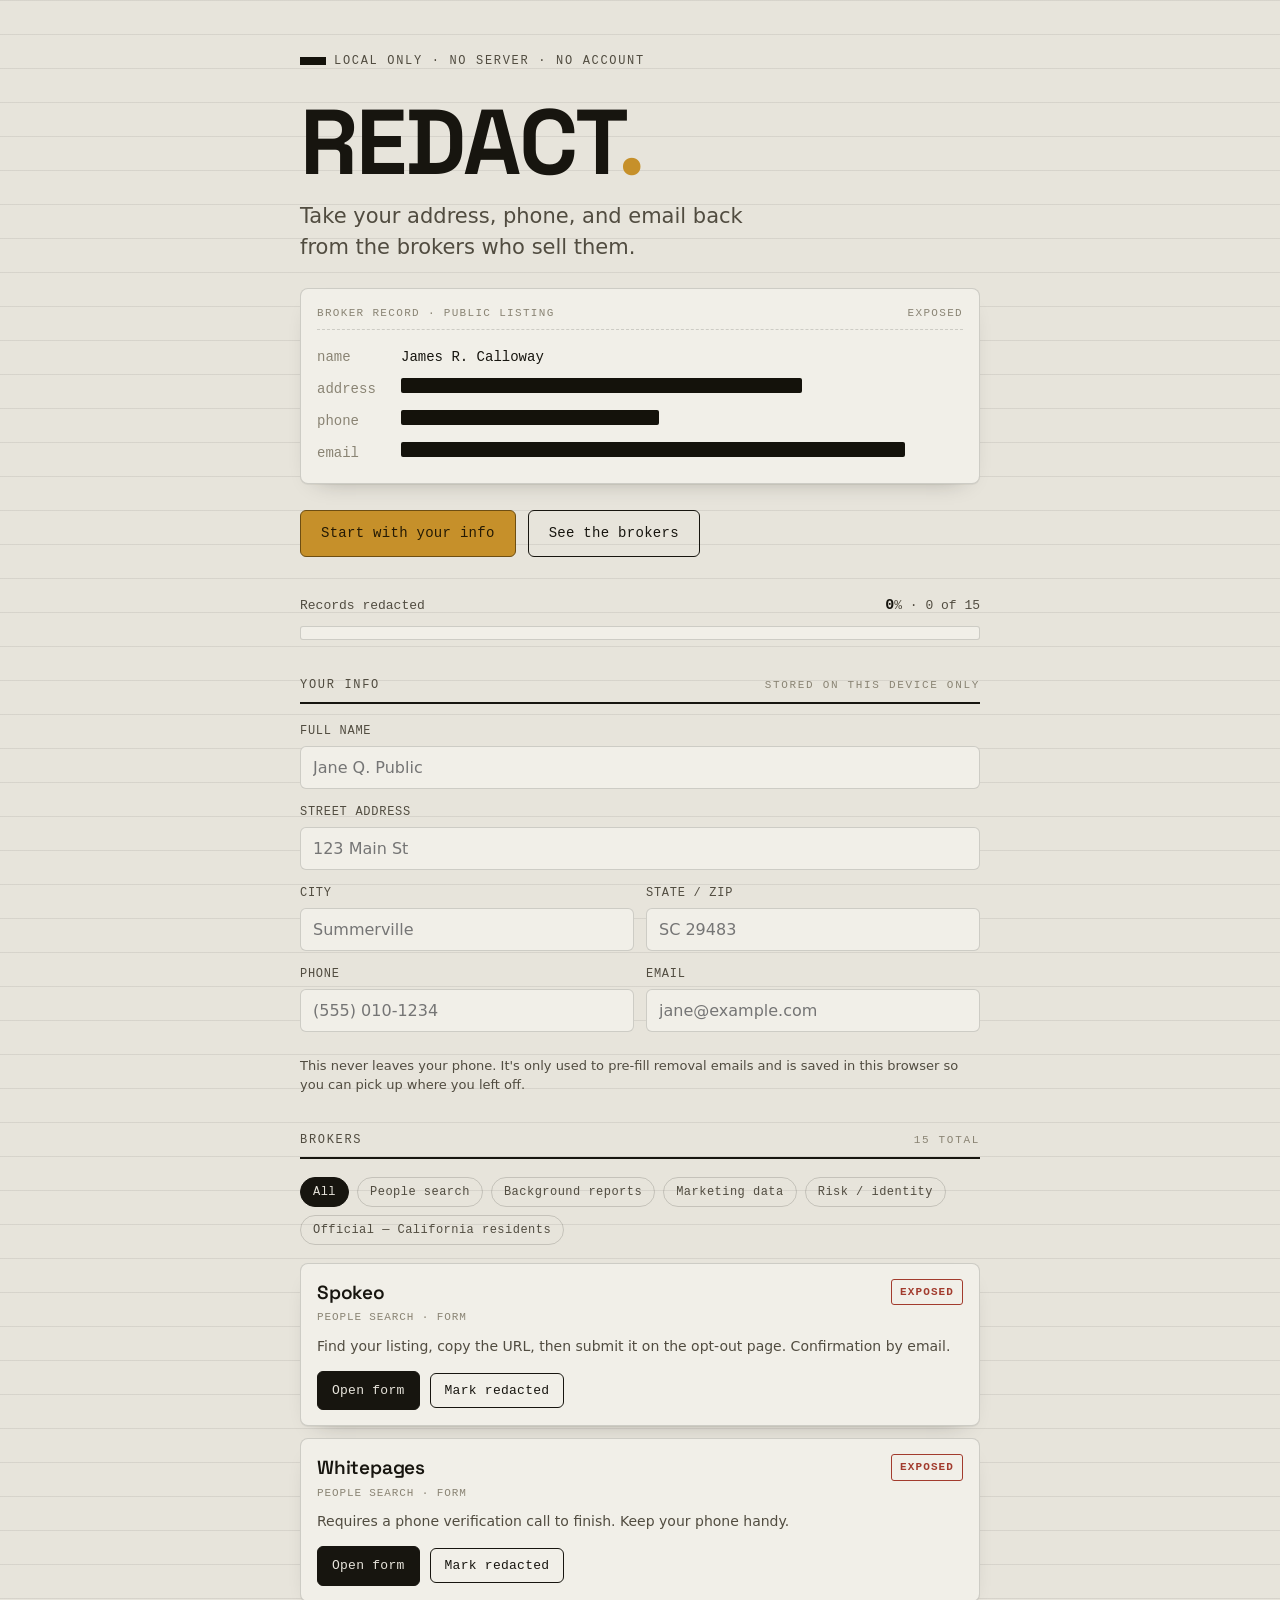
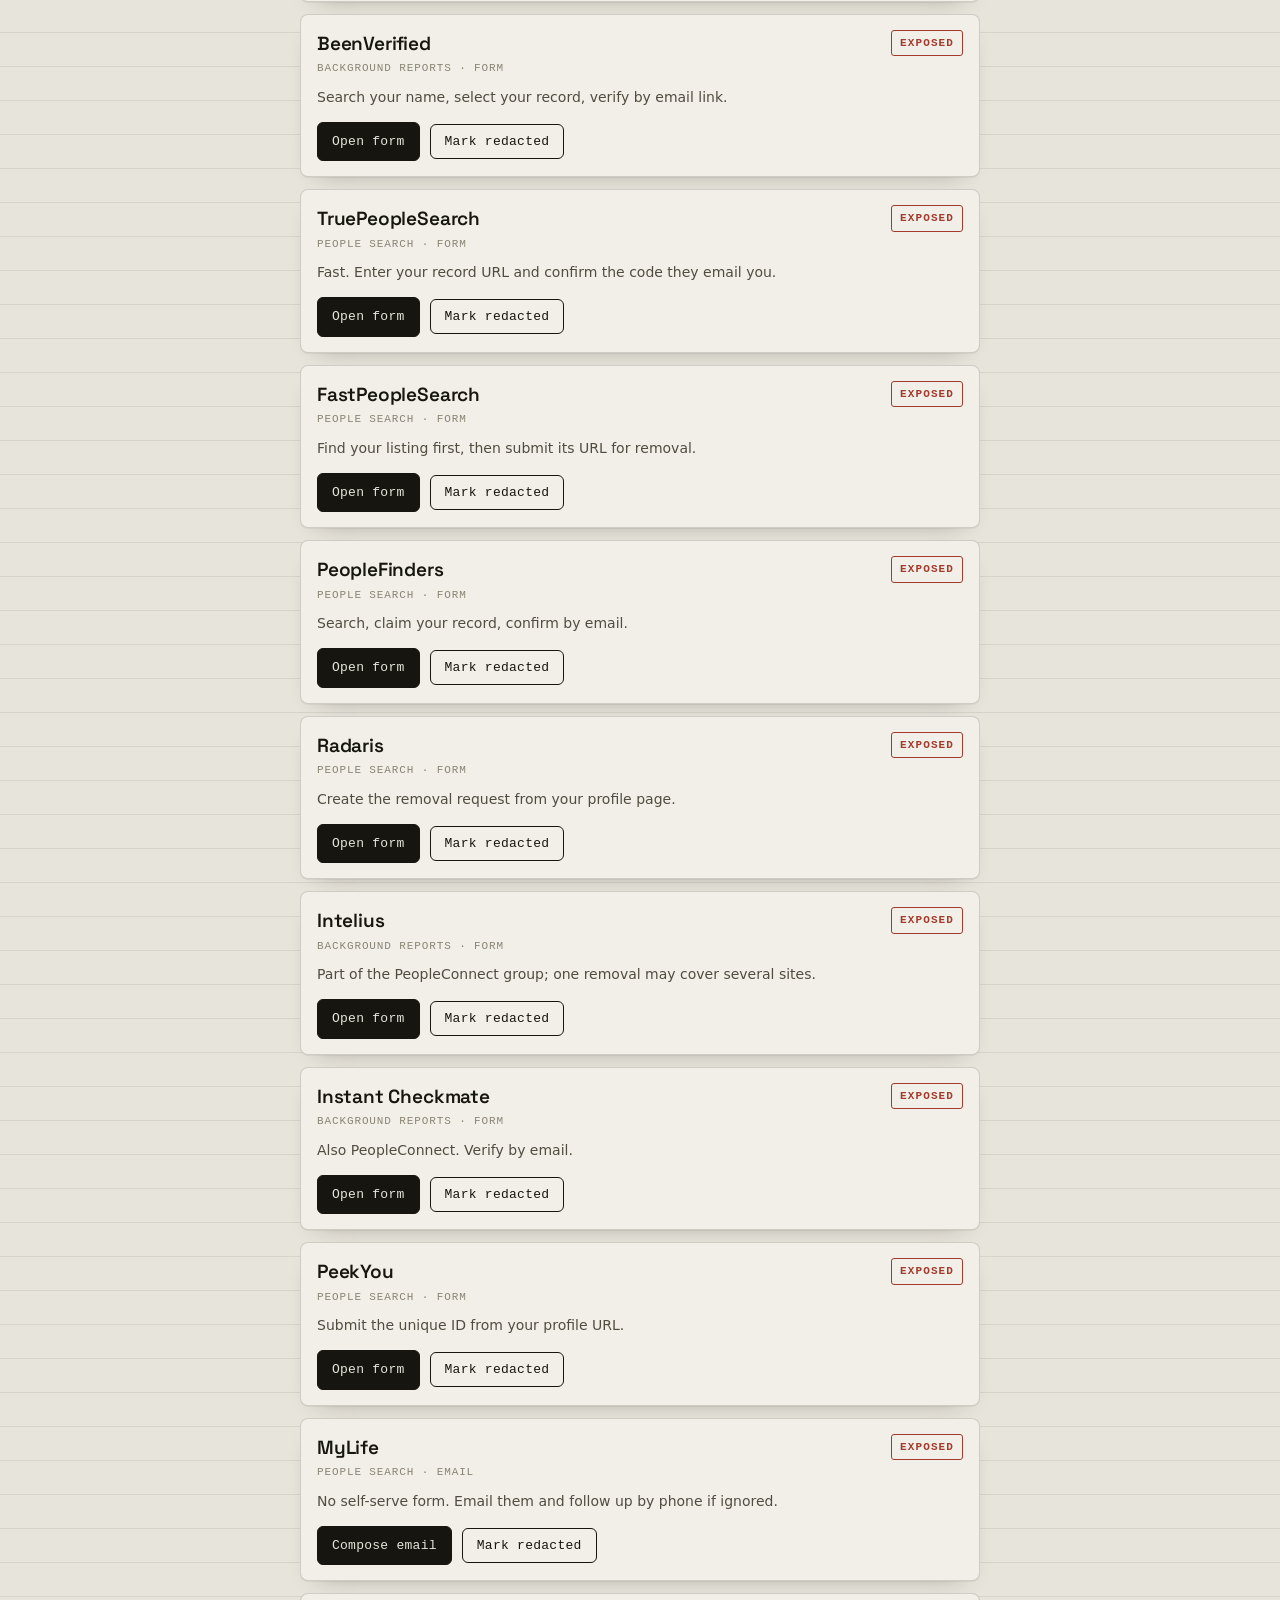
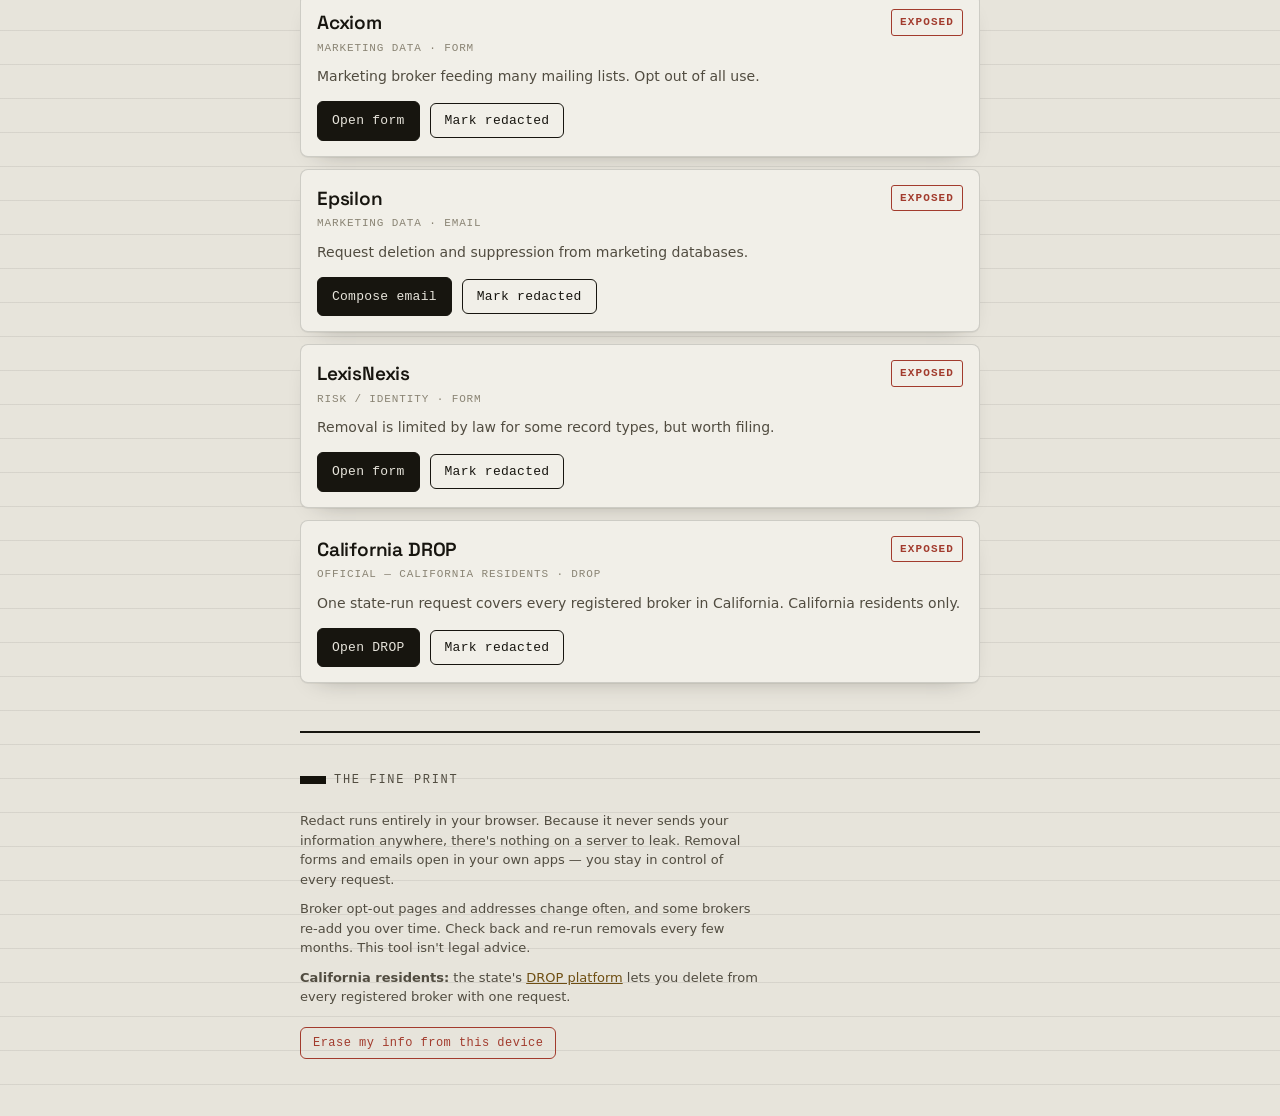
==== index.html @ c2378296 "Add files via upload" ====
<!DOCTYPE html>
<html lang="en">
<head>
  <meta charset="UTF-8" />
  <meta name="viewport" content="width=device-width, initial-scale=1, viewport-fit=cover" />
  <title>Redact — take your data back</title>
  <meta name="description" content="Remove your address, phone, and email from data broker databases. Runs entirely on your device — no server, no accounts." />
  <meta name="theme-color" content="#17150F" />
  <link rel="manifest" href="manifest.webmanifest" />
  <link rel="apple-touch-icon" href="icons/icon-192.png" />
  <link rel="preconnect" href="https://fonts.googleapis.com" />
  <link rel="preconnect" href="https://fonts.gstatic.com" crossorigin />
  <link href="https://fonts.googleapis.com/css2?family=Space+Grotesk:wght@500;600;700&display=swap" rel="stylesheet" />
  <link rel="stylesheet" href="styles.css" />
</head>
<body>
  <div class="wrap">

    <header>
      <p class="eyebrow">Local only · no server · no account</p>
      <h1 class="brand">Redact<span class="dot">.</span></h1>
      <p class="lede">Take your address, phone, and email back from the brokers who sell them.</p>

      <div class="record" aria-hidden="true">
        <div class="rec-head"><span>Broker record · public listing</span><span>EXPOSED</span></div>
        <div class="rec-row"><span class="rec-key">name</span><span>James R. Calloway</span></div>
        <div class="rec-row"><span class="rec-key">address</span><span class="bar b1"></span></div>
        <div class="rec-row"><span class="rec-key">phone</span><span class="bar b2"></span></div>
        <div class="rec-row"><span class="rec-key">email</span><span class="bar b3"></span></div>
      </div>

      <div class="actions">
        <a href="#info" class="btn amber">Start with your info</a>
        <a href="#brokers" class="btn ghost">See the brokers</a>
      </div>
    </header>

    <div class="progress-block">
      <div class="progress-top">
        <span>Records redacted</span>
        <span><b id="pct">0</b>% · <span id="count">0 of 0</span></span>
      </div>
      <div class="track"><div class="fill" id="fill"></div></div>
    </div>

    <!-- YOUR INFO -->
    <section id="info">
      <div class="section-label">Your info <span>stored on this device only</span></div>
      <div class="field">
        <label for="f-name">Full name</label>
        <input id="f-name" type="text" autocomplete="name" placeholder="Jane Q. Public" />
      </div>
      <div class="field">
        <label for="f-address">Street address</label>
        <input id="f-address" type="text" autocomplete="street-address" placeholder="123 Main St" />
      </div>
      <div class="grid-2">
        <div class="field">
          <label for="f-city">City</label>
          <input id="f-city" type="text" autocomplete="address-level2" placeholder="Summerville" />
        </div>
        <div class="field">
          <label for="f-state">State / ZIP</label>
          <input id="f-state" type="text" placeholder="SC 29483" />
        </div>
      </div>
      <div class="grid-2">
        <div class="field">
          <label for="f-phone">Phone</label>
          <input id="f-phone" type="tel" autocomplete="tel" placeholder="(555) 010-1234" />
        </div>
        <div class="field">
          <label for="f-email">Email</label>
          <input id="f-email" type="email" autocomplete="email" placeholder="jane@example.com" />
        </div>
      </div>
      <p class="hint">This never leaves your phone. It's only used to pre-fill removal emails and is saved in this browser so you can pick up where you left off.</p>
    </section>

    <!-- BROKERS -->
    <section id="brokers">
      <div class="section-label">Brokers <span id="broker-meta">loading…</span></div>
      <div class="chips" id="chips"></div>
      <div id="broker-list"></div>
    </section>

    <footer>
      <p class="eyebrow">The fine print</p>
      <p class="fnote">Redact runs entirely in your browser. Because it never sends your information anywhere, there's nothing on a server to leak. Removal forms and emails open in your own apps — you stay in control of every request.</p>
      <p class="fnote">Broker opt-out pages and addresses change often, and some brokers re-add you over time. Check back and re-run removals every few months. This tool isn't legal advice.</p>
      <p class="fnote"><strong>California residents:</strong> the state's <a href="https://privacy.ca.gov/" target="_blank" rel="noopener">DROP platform</a> lets you delete from every registered broker with one request.</p>
      <button class="danger" id="clear">Erase my info from this device</button>
    </footer>

  </div>

  <div class="toast" id="toast" role="status" aria-live="polite"></div>

  <script src="app.js"></script>
</body>
</html>
---- styles.css ----
/* ============================================================
   Redact — redaction / declassified-document theme
   ============================================================ */

:root {
  --paper:     #E7E4DB;   /* cool manila */
  --paper-2:   #F1EFE8;   /* raised card */
  --ink:       #17150F;   /* near-black */
  --ink-soft:  #514C40;
  --ink-faint: #8A8474;
  --redact:    #14120B;   /* redaction bar */
  --amber:     #C6902A;   /* highlighter accent */
  --amber-ink: #6E4E12;
  --safe:      #2F6B4F;   /* redacted / done */
  --exposed:   #A23B2D;   /* exposed */
  --line:      rgba(23, 21, 15, 0.16);
  --line-soft: rgba(23, 21, 15, 0.08);

  --mono: ui-monospace, "SF Mono", "Cascadia Code", Menlo, Consolas, monospace;
  --sans: system-ui, -apple-system, "Segoe UI", Roboto, sans-serif;
  --display: "Space Grotesk", system-ui, -apple-system, sans-serif;

  --shadow: 0 1px 0 rgba(23,21,15,0.05), 0 10px 24px -18px rgba(23,21,15,0.45);
}

* { box-sizing: border-box; }
html { -webkit-text-size-adjust: 100%; }

body {
  margin: 0;
  font-family: var(--sans);
  color: var(--ink);
  background:
    linear-gradient(var(--line-soft) 1px, transparent 1px) 0 0 / 100% 34px,
    var(--paper);
  line-height: 1.5;
  min-height: 100vh;
}

.wrap { max-width: 720px; margin: 0 auto; padding: 0 20px; }

/* ---- shared bits ---- */
.eyebrow {
  font-family: var(--mono);
  font-size: 12px;
  letter-spacing: 0.14em;
  text-transform: uppercase;
  color: var(--ink-soft);
  display: inline-flex;
  align-items: center;
  gap: 8px;
}
.eyebrow::before {
  content: "";
  width: 26px; height: 8px;
  background: var(--redact);
  display: inline-block;
}

.stamp {
  font-family: var(--mono);
  font-weight: 700;
  letter-spacing: 0.12em;
  text-transform: uppercase;
  border: 2px solid currentColor;
  padding: 2px 8px;
  border-radius: 3px;
  font-size: 12px;
  transform: rotate(-3deg);
  display: inline-block;
}

/* ============================================================
   Header / hero
   ============================================================ */
header { padding: 40px 0 8px; }

h1.brand {
  font-family: var(--display);
  font-weight: 700;
  font-size: clamp(52px, 15vw, 92px);
  line-height: 0.92;
  letter-spacing: -0.02em;
  margin: 18px 0 0;
  text-transform: uppercase;
}
h1.brand .dot { color: var(--amber); }

.lede {
  font-size: clamp(17px, 4.4vw, 21px);
  color: var(--ink-soft);
  max-width: 34ch;
  margin: 16px 0 24px;
}

/* animated sample record */
.record {
  background: var(--paper-2);
  border: 1px solid var(--line);
  border-radius: 8px;
  box-shadow: var(--shadow);
  padding: 16px 16px 14px;
  font-family: var(--mono);
  font-size: 14px;
  margin-bottom: 26px;
}
.record .rec-head {
  font-size: 11px;
  letter-spacing: 0.12em;
  text-transform: uppercase;
  color: var(--ink-faint);
  display: flex;
  justify-content: space-between;
  border-bottom: 1px dashed var(--line);
  padding-bottom: 8px;
  margin-bottom: 12px;
}
.rec-row { display: flex; gap: 10px; padding: 5px 0; align-items: baseline; }
.rec-key { color: var(--ink-faint); width: 74px; flex: none; }
.bar {
  position: relative;
  background: var(--redact);
  height: 15px;
  border-radius: 2px;
  overflow: hidden;
  animation: redact 0.7s cubic-bezier(.2,.7,.2,1) both;
}
.bar.b1 { width: 62%; animation-delay: 0.15s; }
.bar.b2 { width: 40%; animation-delay: 0.35s; }
.bar.b3 { width: 78%; animation-delay: 0.55s; }
@keyframes redact {
  from { width: 0; }
}

/* buttons */
.actions { display: flex; flex-wrap: wrap; gap: 12px; }
.btn {
  font-family: var(--mono);
  font-size: 14px;
  letter-spacing: 0.02em;
  border: 1.5px solid var(--ink);
  background: var(--ink);
  color: var(--paper);
  padding: 12px 20px;
  border-radius: 6px;
  cursor: pointer;
  text-decoration: none;
  display: inline-flex;
  align-items: center;
  gap: 8px;
  transition: transform 0.08s ease, background 0.15s ease, color 0.15s ease;
}
.btn:active { transform: translateY(1px); }
.btn.ghost { background: transparent; color: var(--ink); }
.btn.ghost:hover { background: rgba(23,21,15,0.06); }
.btn.amber { background: var(--amber); border-color: var(--amber-ink); color: #241a05; }
.btn:focus-visible { outline: 3px solid var(--amber); outline-offset: 2px; }

/* ============================================================
   Progress
   ============================================================ */
.progress-block { margin: 30px 0 8px; }
.progress-top {
  display: flex; justify-content: space-between; align-items: baseline;
  font-family: var(--mono); font-size: 13px; color: var(--ink-soft);
  margin-bottom: 8px;
}
.progress-top b { color: var(--ink); font-size: 15px; }
.track {
  height: 14px;
  background: var(--paper-2);
  border: 1px solid var(--line);
  border-radius: 3px;
  overflow: hidden;
  display: flex;
}
.track .fill {
  background: repeating-linear-gradient(
    -45deg, var(--redact) 0 8px, #23201a 8px 16px);
  width: 0%;
  transition: width 0.5s cubic-bezier(.2,.7,.2,1);
}

/* ============================================================
   Sections
   ============================================================ */
section { margin: 36px 0; }
.section-label {
  font-family: var(--mono);
  font-size: 12px;
  letter-spacing: 0.14em;
  text-transform: uppercase;
  color: var(--ink-soft);
  border-bottom: 2px solid var(--ink);
  padding-bottom: 8px;
  margin-bottom: 18px;
  display: flex;
  justify-content: space-between;
  align-items: end;
}
.section-label span { color: var(--ink-faint); font-size: 11px; }

/* your info form */
.field { margin-bottom: 14px; }
.field label {
  display: block;
  font-family: var(--mono);
  font-size: 12px;
  letter-spacing: 0.06em;
  text-transform: uppercase;
  color: var(--ink-soft);
  margin-bottom: 6px;
}
.field input {
  width: 100%;
  font-family: var(--sans);
  font-size: 16px;
  color: var(--ink);
  background: var(--paper-2);
  border: 1px solid var(--line);
  border-radius: 6px;
  padding: 11px 12px;
}
.field input:focus-visible { outline: 3px solid var(--amber); outline-offset: 1px; border-color: var(--amber-ink); }
.grid-2 { display: grid; grid-template-columns: 1fr 1fr; gap: 12px; }
.hint { font-size: 13px; color: var(--ink-soft); margin: 10px 0 0; }

/* broker cards */
.broker {
  background: var(--paper-2);
  border: 1px solid var(--line);
  border-radius: 8px;
  padding: 15px 16px;
  margin-bottom: 12px;
  box-shadow: var(--shadow);
  position: relative;
  overflow: hidden;
}
.broker .top { display: flex; justify-content: space-between; gap: 12px; align-items: start; }
.broker .name { font-family: var(--display); font-weight: 600; font-size: 19px; letter-spacing: -0.01em; }
.broker .cat {
  font-family: var(--mono); font-size: 11px; letter-spacing: 0.08em;
  text-transform: uppercase; color: var(--ink-faint); margin-top: 2px;
}
.broker .notes { font-size: 14px; color: var(--ink-soft); margin: 10px 0 14px; }

.status {
  font-family: var(--mono); font-size: 11px; font-weight: 700;
  letter-spacing: 0.1em; text-transform: uppercase;
  padding: 4px 8px; border-radius: 3px; flex: none;
  border: 1.5px solid var(--exposed); color: var(--exposed);
}
.broker.done .status { border-color: var(--safe); color: var(--safe); }
.broker .row { display: flex; flex-wrap: wrap; gap: 10px; align-items: center; }
.broker .small {
  font-family: var(--mono); font-size: 13px; padding: 9px 14px;
}

/* the REDACTED stamp overlay when done */
.broker.done { border-color: rgba(47,107,79,0.5); }
.broker.done::after {
  content: "REDACTED";
  position: absolute;
  top: 14px; right: -6px;
  font-family: var(--mono); font-weight: 700; letter-spacing: 0.14em;
  color: var(--safe);
  border: 2.5px solid var(--safe);
  padding: 3px 12px; border-radius: 4px;
  transform: rotate(8deg);
  opacity: 0.85;
  pointer-events: none;
}
.broker.done .name { text-decoration: line-through; text-decoration-color: var(--line); }

/* filter chips */
.chips { display: flex; gap: 8px; flex-wrap: wrap; margin-bottom: 18px; }
.chip {
  font-family: var(--mono); font-size: 12px; letter-spacing: 0.04em;
  padding: 7px 12px; border: 1px solid var(--line);
  border-radius: 20px; background: transparent; color: var(--ink-soft);
  cursor: pointer;
}
.chip[aria-pressed="true"] { background: var(--ink); color: var(--paper); border-color: var(--ink); }

/* footer */
footer {
  border-top: 2px solid var(--ink);
  margin-top: 48px; padding: 26px 0 60px;
  font-size: 13px; color: var(--ink-soft);
}
footer .fnote { margin: 10px 0; max-width: 56ch; }
footer a { color: var(--amber-ink); text-decoration: underline; }
.danger {
  font-family: var(--mono); font-size: 12px; letter-spacing: 0.04em;
  background: transparent; border: 1px solid var(--exposed); color: var(--exposed);
  padding: 8px 12px; border-radius: 6px; cursor: pointer; margin-top: 10px;
}

/* toast */
.toast {
  position: fixed; left: 50%; bottom: 24px; transform: translateX(-50%) translateY(20px);
  background: var(--ink); color: var(--paper);
  font-family: var(--mono); font-size: 13px;
  padding: 12px 18px; border-radius: 8px; box-shadow: var(--shadow);
  opacity: 0; pointer-events: none; transition: opacity 0.25s ease, transform 0.25s ease;
  z-index: 40; max-width: 90vw;
}
.toast.show { opacity: 1; transform: translateX(-50%) translateY(0); }

@media (max-width: 460px) {
  .rec-key { width: 60px; }
  .grid-2 { grid-template-columns: 1fr; }
}

@media (prefers-reduced-motion: reduce) {
  * { animation: none !important; transition: none !important; }
  .bar { animation: none; }
}
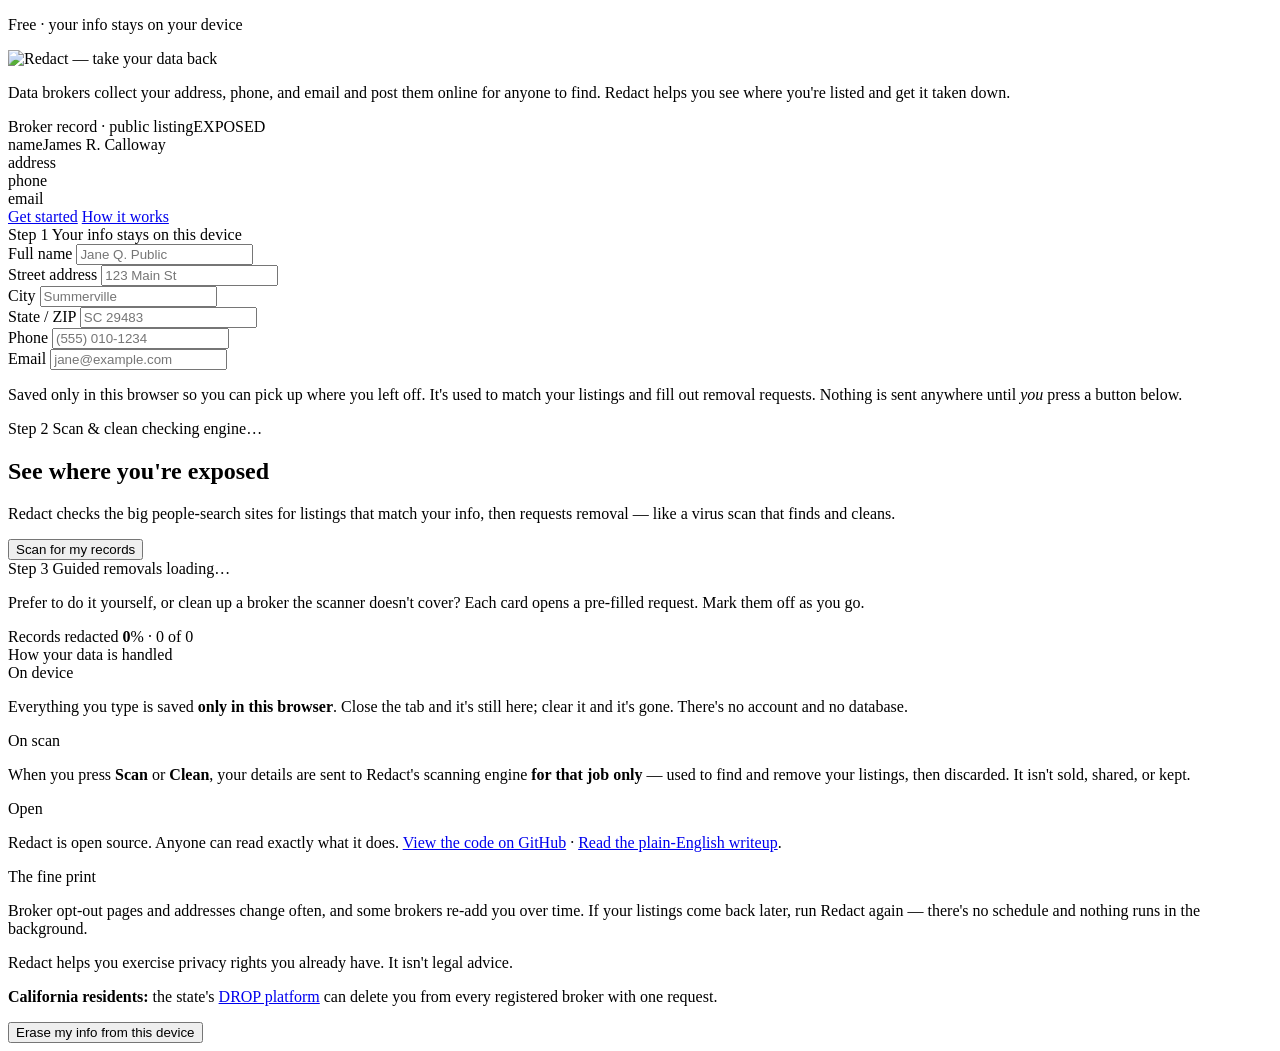
==== commit be0a75cf: "Add files via upload" ====
--- a/index.html
+++ b/index.html
@@ -4,22 +4,24 @@
   <meta charset="UTF-8" />
   <meta name="viewport" content="width=device-width, initial-scale=1, viewport-fit=cover" />
   <title>Redact — take your data back</title>
-  <meta name="description" content="Remove your address, phone, and email from data broker databases. Runs entirely on your device — no server, no accounts." />
+  <meta name="description" content="Find where data brokers are posting your address, phone, and email — and get it removed. Your details stay on your device." />
   <meta name="theme-color" content="#17150F" />
   <link rel="manifest" href="manifest.webmanifest" />
-  <link rel="apple-touch-icon" href="icons/icon-192.png" />
+  <link rel="icon" href="assets/icons/favicon.svg" type="image/svg+xml" />
+  <link rel="apple-touch-icon" href="assets/icons/icon-192.png" />
   <link rel="preconnect" href="https://fonts.googleapis.com" />
   <link rel="preconnect" href="https://fonts.gstatic.com" crossorigin />
   <link href="https://fonts.googleapis.com/css2?family=Space+Grotesk:wght@500;600;700&display=swap" rel="stylesheet" />
-  <link rel="stylesheet" href="styles.css" />
+  <link rel="stylesheet" href="assets/css/styles.css" />
 </head>
 <body>
   <div class="wrap">
 
     <header>
-      <p class="eyebrow">Local only · no server · no account</p>
-      <h1 class="brand">Redact<span class="dot">.</span></h1>
-      <p class="lede">Take your address, phone, and email back from the brokers who sell them.</p>
+      <p class="eyebrow">Free · your info stays on your device</p>
+      <img class="logo" src="assets/brand/redact-lockup.svg"
+           alt="Redact — take your data back" width="760" height="200" />
+      <p class="lede">Data brokers collect your address, phone, and email and post them online for anyone to find. Redact helps you see where you're listed and get it taken down.</p>
 
       <div class="record" aria-hidden="true">
         <div class="rec-head"><span>Broker record · public listing</span><span>EXPOSED</span></div>
@@ -30,22 +32,14 @@
       </div>
 
       <div class="actions">
-        <a href="#info" class="btn amber">Start with your info</a>
-        <a href="#brokers" class="btn ghost">See the brokers</a>
+        <a href="#info" class="btn amber">Get started</a>
+        <a href="#how" class="btn ghost">How it works</a>
       </div>
     </header>
 
-    <div class="progress-block">
-      <div class="progress-top">
-        <span>Records redacted</span>
-        <span><b id="pct">0</b>% · <span id="count">0 of 0</span></span>
-      </div>
-      <div class="track"><div class="fill" id="fill"></div></div>
-    </div>
-
-    <!-- YOUR INFO -->
+    <!-- STEP 1 — YOUR INFO -->
     <section id="info">
-      <div class="section-label">Your info <span>stored on this device only</span></div>
+      <div class="section-label"><span class="step">Step 1</span> Your info <span class="lbl-note">stays on this device</span></div>
       <div class="field">
         <label for="f-name">Full name</label>
         <input id="f-name" type="text" autocomplete="name" placeholder="Jane Q. Public" />
@@ -74,21 +68,81 @@
           <input id="f-email" type="email" autocomplete="email" placeholder="jane@example.com" />
         </div>
       </div>
-      <p class="hint">This never leaves your phone. It's only used to pre-fill removal emails and is saved in this browser so you can pick up where you left off.</p>
+      <p class="hint">Saved only in this browser so you can pick up where you left off. It's used to match your listings and fill out removal requests. Nothing is sent anywhere until <em>you</em> press a button below.</p>
     </section>
 
-    <!-- BROKERS -->
+    <!-- STEP 2 — SCAN & CLEAN -->
+    <section id="scan">
+      <div class="section-label"><span class="step">Step 2</span> Scan &amp; clean <span class="lbl-note" id="scan-engine-note">checking engine…</span></div>
+
+      <div class="scanner" id="scanner">
+        <div class="scan-face" id="scan-face">
+          <div class="scan-copy">
+            <h2 id="scan-title">See where you're exposed</h2>
+            <p id="scan-sub">Redact checks the big people-search sites for listings that match your info, then requests removal — like a virus scan that finds and cleans.</p>
+          </div>
+          <button class="btn amber big" id="scan-btn">Scan for my records</button>
+        </div>
+
+        <div class="scan-progress" id="scan-progress" hidden>
+          <div class="radar" aria-hidden="true"><span></span></div>
+          <div class="scan-status" id="scan-status">Starting scan…</div>
+          <div class="track slim"><div class="fill" id="scan-fill"></div></div>
+        </div>
+
+        <ul class="findings" id="findings" hidden></ul>
+
+        <div class="scan-cta" id="scan-cta" hidden>
+          <button class="btn amber" id="clean-btn">Clean all exposed records</button>
+          <button class="btn ghost small" id="rescan-btn">Scan again</button>
+        </div>
+
+        <div class="scan-note" id="scan-offline" hidden>
+          <p><strong>The one-tap scanner isn't connected to this copy of Redact yet.</strong> You can still remove yourself from every broker below — the guided list gives you a ready-to-send request for each one.</p>
+          <a href="#brokers" class="btn ghost small">Go to the guided list</a>
+        </div>
+      </div>
+    </section>
+
+    <!-- STEP 3 — GUIDED LIST -->
     <section id="brokers">
-      <div class="section-label">Brokers <span id="broker-meta">loading…</span></div>
+      <div class="section-label"><span class="step">Step 3</span> Guided removals <span class="lbl-note" id="broker-meta">loading…</span></div>
+      <p class="section-intro">Prefer to do it yourself, or clean up a broker the scanner doesn't cover? Each card opens a pre-filled request. Mark them off as you go.</p>
+      <div class="progress-block">
+        <div class="progress-top">
+          <span>Records redacted</span>
+          <span><b id="pct">0</b>% · <span id="count">0 of 0</span></span>
+        </div>
+        <div class="track"><div class="fill" id="fill"></div></div>
+      </div>
       <div class="chips" id="chips"></div>
       <div id="broker-list"></div>
     </section>
 
+    <!-- HOW IT WORKS / TRANSPARENCY -->
+    <section id="how">
+      <div class="section-label">How your data is handled</div>
+      <div class="trust">
+        <div class="trust-row">
+          <span class="stamp safe">On device</span>
+          <p>Everything you type is saved <strong>only in this browser</strong>. Close the tab and it's still here; clear it and it's gone. There's no account and no database.</p>
+        </div>
+        <div class="trust-row">
+          <span class="stamp amberstamp">On scan</span>
+          <p>When you press <strong>Scan</strong> or <strong>Clean</strong>, your details are sent to Redact's scanning engine <strong>for that job only</strong> — used to find and remove your listings, then discarded. It isn't sold, shared, or kept.</p>
+        </div>
+        <div class="trust-row">
+          <span class="stamp">Open</span>
+          <p>Redact is open source. Anyone can read exactly what it does. <a id="src-link" href="#" target="_blank" rel="noopener">View the code on GitHub</a> · <a href="docs/how-it-works.md" target="_blank" rel="noopener">Read the plain-English writeup</a>.</p>
+        </div>
+      </div>
+    </section>
+
     <footer>
       <p class="eyebrow">The fine print</p>
-      <p class="fnote">Redact runs entirely in your browser. Because it never sends your information anywhere, there's nothing on a server to leak. Removal forms and emails open in your own apps — you stay in control of every request.</p>
-      <p class="fnote">Broker opt-out pages and addresses change often, and some brokers re-add you over time. Check back and re-run removals every few months. This tool isn't legal advice.</p>
-      <p class="fnote"><strong>California residents:</strong> the state's <a href="https://privacy.ca.gov/" target="_blank" rel="noopener">DROP platform</a> lets you delete from every registered broker with one request.</p>
+      <p class="fnote">Broker opt-out pages and addresses change often, and some brokers re-add you over time. If your listings come back later, run Redact again — there's no schedule and nothing runs in the background.</p>
+      <p class="fnote">Redact helps you exercise privacy rights you already have. It isn't legal advice.</p>
+      <p class="fnote"><strong>California residents:</strong> the state's <a href="https://privacy.ca.gov/" target="_blank" rel="noopener">DROP platform</a> can delete you from every registered broker with one request.</p>
       <button class="danger" id="clear">Erase my info from this device</button>
     </footer>
 
@@ -96,6 +150,8 @@
 
   <div class="toast" id="toast" role="status" aria-live="polite"></div>
 
-  <script src="app.js"></script>
+  <script src="assets/js/config.js"></script>
+  <script src="assets/js/app.js"></script>
+  <script src="assets/js/scan.js"></script>
 </body>
 </html>
